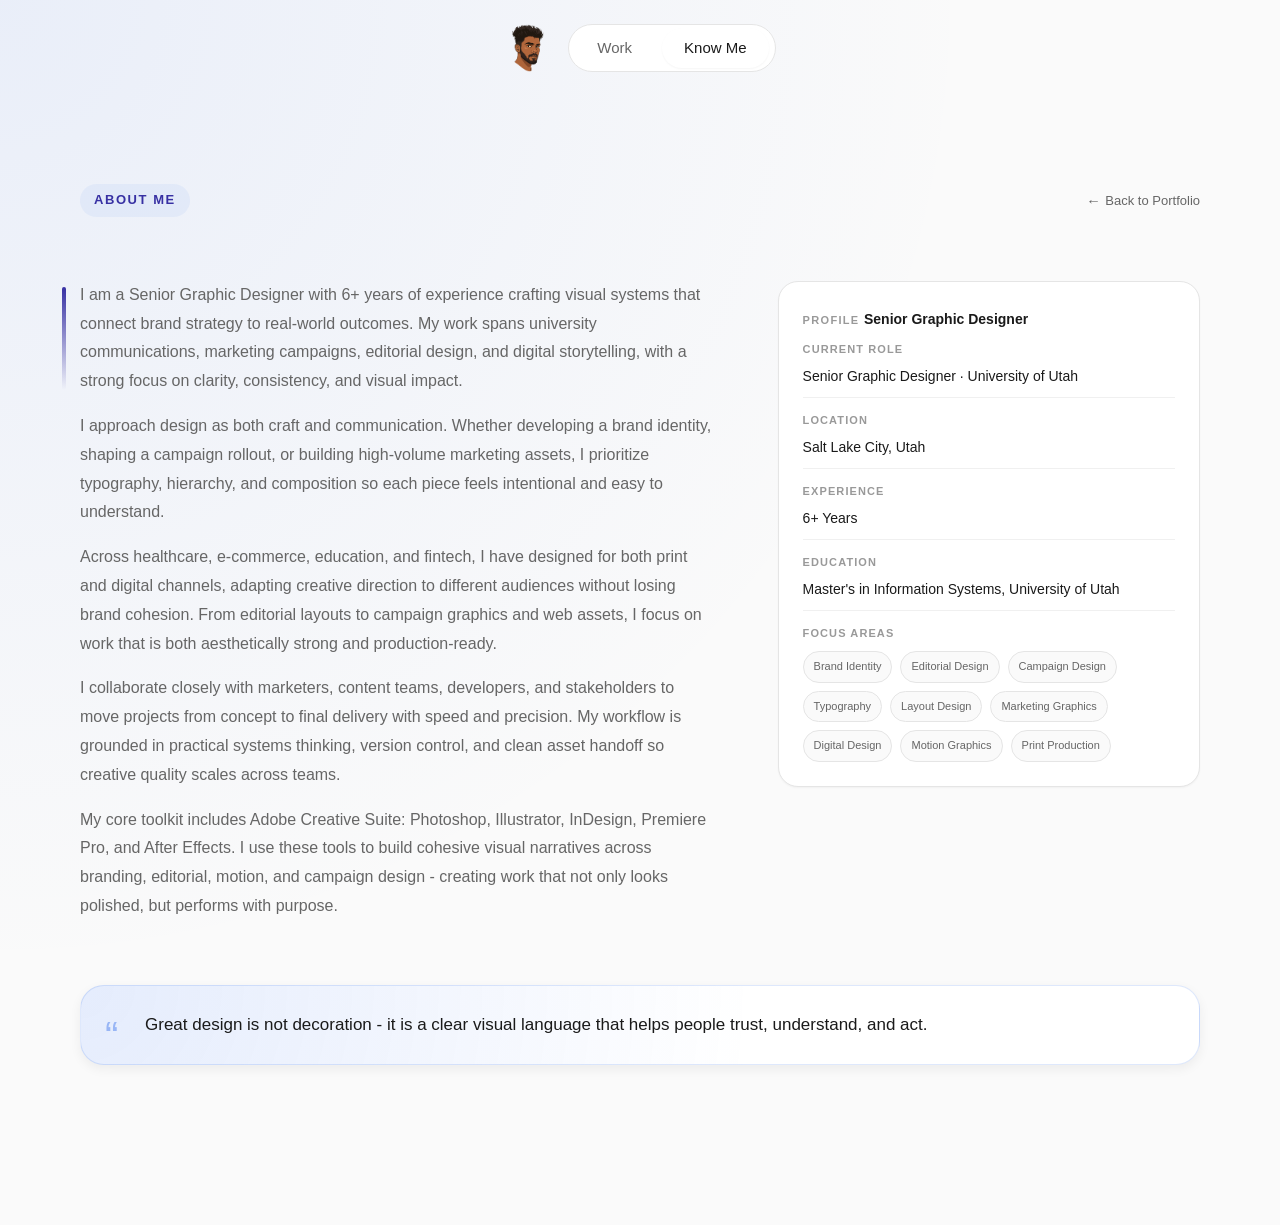
==== know-me.html @ f747588b "Add files via upload" ====
<!DOCTYPE html>
<html lang="en">
<head>
  <meta charset="UTF-8">
  <meta name="viewport" content="width=device-width, initial-scale=1.0">
  <title>Know Me | Ajith Alphonse</title>
  <link rel="icon" type="image/jpeg" href="assets/profile.jpg">
  <link rel="stylesheet" href="styles.css">
</head>
<body class="about-body">
  <div class="desktop-content">
    <!-- Navigation -->
    <header class="header">
      <nav class="nav">
        <div class="nav-left">
          <a href="index.html">
            <img src="assets/profile.jpg" alt="Ajith Alphonse" class="nav-avatar" onerror="this.style.background='#ddd'">
          </a>
        </div>
        <div class="nav-links">
          <a href="index.html#work" class="nav-link">Work</a>
          <a href="know-me.html" class="nav-link active">Know Me</a>
        </div>
      </nav>
    </header>

    <main class="main about-main">
      <section class="about-story">
        <div class="about-header-row">
          <div class="about-highlight">
            <span class="about-pill">About Me</span>
          </div>
          <div class="about-back-link">
            <a href="index.html#work" aria-label="Back to portfolio"><span class="about-back-link__arrow" aria-hidden="true">←</span><span class="about-back-link__text">Back to Portfolio</span></a>
          </div>
        </div>

        <div class="about-grid">
          <div class="about-text">
            <p class="about-paragraph">
              I am a Senior Graphic Designer with 6+ years of experience crafting visual systems that connect brand strategy to real-world outcomes. My work spans university communications, marketing campaigns, editorial design, and digital storytelling, with a strong focus on clarity, consistency, and visual impact.
            </p>
            <p class="about-paragraph">
              I approach design as both craft and communication. Whether developing a brand identity, shaping a campaign rollout, or building high-volume marketing assets, I prioritize typography, hierarchy, and composition so each piece feels intentional and easy to understand.
            </p>
            <p class="about-paragraph">
              Across healthcare, e-commerce, education, and fintech, I have designed for both print and digital channels, adapting creative direction to different audiences without losing brand cohesion. From editorial layouts to campaign graphics and web assets, I focus on work that is both aesthetically strong and production-ready.
            </p>
            <p class="about-paragraph">
              I collaborate closely with marketers, content teams, developers, and stakeholders to move projects from concept to final delivery with speed and precision. My workflow is grounded in practical systems thinking, version control, and clean asset handoff so creative quality scales across teams.
            </p>
            <p class="about-paragraph">
              My core toolkit includes Adobe Creative Suite: Photoshop, Illustrator, InDesign, Premiere Pro, and After Effects. I use these tools to build cohesive visual narratives across branding, editorial, motion, and campaign design - creating work that not only looks polished, but performs with purpose.
            </p>
          </div>

          <aside class="about-side-card">
            <div class="about-side-header">
              <span class="about-side-label">Profile</span>
              <span class="about-side-value">Senior Graphic Designer</span>
            </div>
            <div class="about-side-body about-side-grid">
              <div class="about-side-row">
                <span class="about-side-key">Current Role</span>
                <span class="about-side-data">Senior Graphic Designer · University of Utah</span>
              </div>
              <div class="about-side-row">
                <span class="about-side-key">Location</span>
                <span class="about-side-data">Salt Lake City, Utah</span>
              </div>
              <div class="about-side-row">
                <span class="about-side-key">Experience</span>
                <span class="about-side-data">6+ Years</span>
              </div>
              <div class="about-side-row">
                <span class="about-side-key">Education</span>
                <span class="about-side-data">Master's in Information Systems, University of Utah</span>
              </div>
              <div class="about-side-row">
                <span class="about-side-key">Focus Areas</span>
                <div class="about-focus-tags">
                  <span class="about-focus-tag">Brand Identity</span>
                  <span class="about-focus-tag">Editorial Design</span>
                  <span class="about-focus-tag">Campaign Design</span>
                  <span class="about-focus-tag">Typography</span>
                  <span class="about-focus-tag">Layout Design</span>
                  <span class="about-focus-tag">Marketing Graphics</span>
                  <span class="about-focus-tag">Digital Design</span>
                  <span class="about-focus-tag">Motion Graphics</span>
                  <span class="about-focus-tag">Print Production</span>
                </div>
              </div>
            </div>
          </aside>
        </div>

        <div class="about-quote">
          <span class="about-quote-mark">“</span>
          <p>
            Great design is not decoration - it is a clear visual language that helps people trust, understand, and act.
          </p>
        </div>
      </section>
    </main>
  </div>
</body>
</html>
---- styles.css ----
/* ===== CSS Variables ===== */
:root {
    --color-bg: #FAFAFA;
    --color-white: #FFFFFF;
    --color-text-primary: #1A1A1A;
    --color-text-secondary: #666666;
    --color-text-muted: #999999;
    --color-accent: #3730A3;
    --color-accent-light: #E0E7FF;
    --color-border: #E5E5E5;
    --color-border-light: #F0F0F0;
    
    --font-display: "SF Pro Display", "SF Pro Text", -apple-system, BlinkMacSystemFont, "Helvetica Neue", Helvetica, Arial, sans-serif;
    --font-body: "SF Pro Display", "SF Pro Text", -apple-system, BlinkMacSystemFont, "Helvetica Neue", Helvetica, Arial, sans-serif;
    
    --spacing-xs: 4px;
    --spacing-sm: 8px;
    --spacing-md: 16px;
    --spacing-lg: 24px;
    --spacing-xl: 40px;
    --spacing-2xl: 64px;
    --spacing-3xl: 96px;
    
    --radius-sm: 6px;
    --radius-md: 12px;
    --radius-lg: 20px;
    --radius-xl: 24px;
    --radius-full: 9999px;
    
    --shadow-sm: 0 1px 2px rgba(0,0,0,0.04);
    --shadow-md: 0 4px 12px rgba(0,0,0,0.06);
    --shadow-lg: 0 8px 30px rgba(0,0,0,0.08);
    
    --transition-fast: 150ms ease;
    --transition-base: 250ms ease;
    /* Theme-aware default cursor asset (light by default). */
    --cursor-default-asset: url('assets/cursor-default.png');
}

html[data-theme="dark"] {
    --color-bg: #0f1218;
    --color-white: #151a22;
    --color-text-primary: #edf1f8;
    --color-text-secondary: #b0b9c9;
    --color-text-muted: #8a93a3;
    --color-accent: #8ea8ff;
    --color-accent-light: rgba(142, 168, 255, 0.16);
    --color-border: #2a3140;
    --color-border-light: #202633;
    --shadow-sm: 0 1px 2px rgba(0, 0, 0, 0.22);
    --shadow-md: 0 4px 12px rgba(0, 0, 0, 0.26);
    --shadow-lg: 0 8px 24px rgba(0, 0, 0, 0.3);
    /* In dark mode, switch the default cursor to white. */
    --cursor-default-asset: url('assets/cursor-white.png');
}

/* ===== Reset & Base ===== */
*, *::before, *::after {
    margin: 0;
    padding: 0;
    box-sizing: border-box;
}

html {
    scroll-behavior: smooth;
    /* Fixed floating nav: anchor jumps (e.g. #work) clear the header */
    scroll-padding-top: 88px;
}

body {
    font-family: var(--font-body);
    font-size: 16px;
    line-height: 1.6;
    color: var(--color-text-primary);
    background-color: var(--color-bg);
    -webkit-font-smoothing: antialiased;
    -moz-osx-font-smoothing: grayscale;
}

a {
    text-decoration: none;
    color: inherit;
}

img {
    max-width: 100%;
    height: auto;
    display: block;
}

button {
    font-family: inherit;
    border: none;
    background: none;
}

/* Custom cursor – default (black) and hover (yellow) */
html, body {
    /* Uses theme variable; hotspot coordinates preserved. */
    cursor: var(--cursor-default-asset) 2 2, auto;
}
a, button, .nav-link, .filter-btn, .project-card, .project-hero-media-link,
.project-hero-link, .back-link, .footer-link, .nav-avatar {
    cursor: url('assets/cursor-active.png') 2 2, pointer;
}

/* ===== Mobile Warning ===== */
.mobile-warning {
    display: none;
    position: fixed;
    inset: 0;
    background: var(--color-white);
    z-index: 9999;
    justify-content: center;
    align-items: center;
    padding: var(--spacing-xl);
}

.mobile-warning-content {
    text-align: center;
    max-width: 320px;
}

.mobile-icon {
    font-size: 48px;
    margin-bottom: var(--spacing-lg);
}

.mobile-warning h2 {
    font-family: var(--font-display);
    font-size: 24px;
    font-weight: 600;
    margin-bottom: var(--spacing-md);
    color: var(--color-text-primary);
}

.mobile-warning p {
    color: var(--color-text-secondary);
    font-size: 15px;
    line-height: 1.7;
}

@media (max-width: 1024px) {
    .mobile-warning {
        display: none;
    }
}

/* ===== Layout ===== */
.desktop-content {
    min-height: 100vh;
    display: flex;
    flex-direction: column;
}

.main {
    flex: 1;
    max-width: 1200px;
    margin: 0 auto;
    padding: 0 var(--spacing-xl);
    width: 100%;
}

/* ===== Header & Navigation ===== */
/* Floating nav only: no full-width bar; overlays the hero */
.header {
    position: fixed;
    top: 0;
    left: 0;
    right: 0;
    background: transparent;
    border-bottom: none;
    backdrop-filter: none;
    -webkit-backdrop-filter: none;
    z-index: 100;
    pointer-events: none;
}

.header .nav,
.header .nav * {
    pointer-events: auto;
}

.nav {
    max-width: none;
    margin: 0 auto;
    padding: var(--spacing-lg) var(--spacing-xl);
    display: flex;
    align-items: center;
    justify-content: center;
    gap: var(--spacing-md);
    position: relative;
}

.nav-avatar {
    width: 48px;
    height: 48px;
    border-radius: var(--radius-full);
    object-fit: cover;
}

.nav-links {
    display: flex;
    align-items: center;
    gap: var(--spacing-sm);
    background: var(--color-white);
    padding: 6px;
    border-radius: var(--radius-full);
    border: 1px solid var(--color-border);
    height: 48px;
}

.nav-link {
    padding: var(--spacing-sm) 22px;
    font-size: 15px;
    font-weight: 500;
    color: var(--color-text-secondary);
    border-radius: var(--radius-full);
    transition: var(--transition-fast);
}

.nav-link:hover {
    color: var(--color-text-primary);
    background: var(--color-border-light);
}

.nav-link.active {
    color: var(--color-text-primary);
    background: var(--color-white);
    box-shadow: var(--shadow-sm);
}

/* ===== Theme Toggle ===== */
.theme-toggle {
    position: absolute;
    right: var(--spacing-xl);
    top: 50%;
    transform: translateY(-50%);
    width: 64px;
    height: 36px;
    border-radius: var(--radius-full);
    border: 1px solid rgba(0, 0, 0, 0.16);
    background: rgba(255, 255, 255, 0.98);
    padding: 2px;
    display: inline-flex;
    align-items: center;
    justify-content: center;
    box-shadow: 0 1px 4px rgba(0, 0, 0, 0.08);
    transition: background-color var(--transition-fast), border-color var(--transition-fast), box-shadow var(--transition-fast);
    z-index: 2;
}

.theme-toggle:focus-visible {
    outline: 2px solid var(--color-accent);
    outline-offset: 2px;
}

.theme-toggle__track {
    width: 100%;
    height: 100%;
    display: flex;
    align-items: center;
    justify-content: space-between;
    padding: 0 9px;
    position: relative;
}

.theme-toggle__icon {
    font-size: 13px;
    line-height: 1;
    color: var(--color-text-muted);
    user-select: none;
}

.theme-toggle__thumb {
    position: absolute;
    left: 2px;
    top: 2px;
    width: 28px;
    height: 28px;
    border-radius: var(--radius-full);
    background: var(--color-bg);
    border: 1px solid var(--color-border-light);
    transition: transform var(--transition-base), background-color var(--transition-fast), border-color var(--transition-fast);
}

html[data-theme="dark"] .theme-toggle__thumb {
    transform: translateX(28px);
}

@media (prefers-reduced-motion: reduce) {
    .theme-toggle,
    .theme-toggle__thumb {
        transition: none;
    }
}

/* ===== Hero Section ===== */
.hero {
    position: relative;
    width: 100%;
    max-width: none;
    margin: 0;
    /* Fill viewport reliably (mobile toolbars / fullscreen); portrait pinned to bottom via flex */
    min-height: 100vh;
    min-height: 100svh;
    min-height: 100dvh;
    /* Flush to top: floating nav overlays; no page-level band above video */
    padding: 0;
    padding-bottom: 0;
    display: flex;
    flex-direction: column;
    align-items: stretch;
    overflow: hidden;
    background: var(--color-bg);
}

/* If the hero itself is taken fullscreen via the Fullscreen API */
.hero:fullscreen {
    min-height: 100%;
    height: 100%;
}

.hero-bg-video {
    position: absolute;
    inset: 0;
    width: 100%;
    height: 100%;
    min-width: 100%;
    min-height: 100%;
    object-fit: cover;
    object-position: center;
    z-index: 0;
    pointer-events: none;
}

/* Top-left intro overlay — does not affect portrait layout (absolute; portrait stays centered in .hero-inner) */
.hero-identity {
    position: absolute;
    z-index: 2;
    top: clamp(88px, 11vw, 120px);
    left: 100px;
    /* left: clamp(40px, 4vw, 48px); */
    max-width: min(300px, 36vw);
    padding: clamp(14px, 2vw, 20px) clamp(16px, 2.2vw, 22px);
    text-align: left;
    pointer-events: none;
    max-width: 800px;
    /* background: rgba(255, 255, 255, 0.42);
    backdrop-filter: blur(14px);
    -webkit-backdrop-filter: blur(14px);
    border-radius: var(--radius-lg);
    border: 1px solid rgba(255, 255, 255, 0.55);
    box-shadow: 0 8px 32px rgba(0, 0, 0, 0.05); */
}

.hero-identity-name {
    font-family: var(--font-display);
    font-size: 50px;
    font-weight: 800;
    letter-spacing: -0.02em;
    line-height: 1.15;
    color: var(--color-text-primary);
    margin: 0 0 20px 0px;
}

.hero-identity-line {
    font-family: var(--font-body);
    font-size: clamp(0.8125rem, 1.15vw, 0.9375rem);
    font-weight: 500;
    line-height: 1.45;
    color: var(--color-text-secondary);
    margin: 0 0 0.35rem;
}

.hero-identity-line--muted {
    font-weight: 400;
    color: var(--color-text-muted);
    margin-bottom: 0.75rem;
}

.hero-identity-chip-wrap {
    margin: 0;
}

.hero-identity-chip {
    display: inline-block;
    font-family: var(--font-body);
    font-size: 12px;
    font-weight: 500;
    letter-spacing: 0.02em;
    color: var(--color-text-secondary);
    padding: 6px 12px;
    border-radius: var(--radius-full);
    background: rgba(255, 255, 255, 0.72);
    border: 1px solid rgba(229, 229, 229, 0.9);
    box-shadow: var(--shadow-sm);
}

/* Dark theme contrast fix for hero experience chip */
html[data-theme="dark"] .hero-identity-chip {
    color: var(--color-text-primary);
    background: rgba(21, 26, 34, 0.88);
    border-color: rgba(255, 255, 255, 0.16);
}

@media (min-width: 769px) and (max-width: 900px) {
    .hero-identity {
        max-width: min(260px, 42vw);
        top: clamp(80px, 14vw, 108px);
        left: clamp(14px, 3vw, 28px);
        padding: 12px 14px;
    }

    .hero-identity-name {
        font-size: clamp(1.25rem, 4vw, 1.5rem);
        margin-bottom: 0.5rem;
    }
}

@media (min-width: 769px) and (max-width: 900px) {
    .hero-identity {
        max-width: min(220px, calc(48vw - 8px));
        top: 76px;
        left: 12px;
        padding: 10px 12px;
        border-radius: var(--radius-md);
    }

    .hero-identity-line {
        font-size: 0.75rem;
    }

    .hero-identity-chip {
        font-size: 11px;
        padding: 5px 10px;
    }
}

@media (min-width: 769px) and (max-height: 700px) {
    .hero-identity {
        top: clamp(76px, 12vh, 96px);
        padding: 10px 14px;
    }

    .hero-identity-name {
        margin-bottom: 0.4rem;
        font-size: clamp(1.2rem, 3.5vh, 1.45rem);
    }

    .hero-identity-line {
        margin-bottom: 0.2rem;
    }

    .hero-identity-line--muted {
        margin-bottom: 0.5rem;
    }
}

.hero-inner {
    position: relative;
    z-index: 1;
    flex: 1 1 auto;
    min-height: 0;
    align-self: center;
    width: min(100%, 1100px);
    margin-inline: auto;
    padding-inline: clamp(12px, 3vw, 40px);
    display: flex;
    flex-direction: column;
    justify-content: flex-end;
    align-items: center;
}

.hero-layout {
    display: flex;
    justify-content: center;
    align-items: flex-end;
    flex: 0 0 auto;
    width: 100%;
    line-height: 0;
}

.portrait-wrapper {
    position: relative;
    margin: 0;
    width: min(100%, 760px);
    display: block;
    line-height: 0;
    /* Subpixel / baseline gap under images in fullscreen */
    margin-bottom: -2px;
    transform: translateY(1px);
    will-change: transform;
}

.portrait {
    display: block;
    width: 100%;
    height: auto;
    object-fit: contain;
    object-position: center bottom;
    user-select: none;
    -webkit-user-drag: none;
}

.portrait-anime {
    position: relative;
    z-index: 1;
}

.portrait-real {
    position: absolute;
    inset: 0;
    z-index: 2;
}

.portrait-canvas {
    display: none;
    position: absolute;
    inset: 0;
    z-index: 3;
    width: 100%;
    height: 100%;
    pointer-events: auto;
}

.portrait-wrapper.reveal-active .portrait-real {
    visibility: hidden;
}

.portrait-wrapper.reveal-active .portrait-canvas {
    display: block;
}

@media (min-width: 1024px) and (max-width: 1440px) {
    .portrait-wrapper {
        width: min(100%, 800px);
    }
}

@media (max-width: 640px) {
    .hero {
        padding: 0;
        padding-bottom: 0;
        min-height: 100vh;
        min-height: 100svh;
        min-height: 100dvh;
    }

    .hero-inner {
        width: min(100%, 520px);
    }

    .portrait-wrapper {
        width: min(100%, 520px);
    }
}

/*
 * =========================================================================
 * EXPERIMENTAL: fixed background video + sticky hero stage + hero fade
 * -------------------------------------------------------------------------
 * JS moves <video> to <body> as a fixed z-index:0 layer. .desktop-content
 * sits above at z-index:1. Sticky .hero-pinned-stage + tail height; negative
 * margin on .main overlaps the tail. Scroll JS only fades the hero
 * foreground — project cards are not scroll-driven (no inner transforms).
 * -------------------------------------------------------------------------
 * TO DISABLE: Remove class "exp-scroll-hero" from <body> in index.html.
 * =========================================================================
 */

/* Off state: wrappers collapse; no layout side-effects */
body:not(.exp-scroll-hero) .hero-pinned-stage,
body:not(.exp-scroll-hero) .hero-foreground-scroll {
    display: contents;
}
body:not(.exp-scroll-hero) .hero-scroll-tail {
    display: none;
}

/*
 * Persistent video — JS reparents the <video> to <body> and adds .exp-stage-video.
 * z-index 0 on body; .desktop-content above at z-index 1. Never fades.
 */
body > .exp-stage-video {
    position: fixed !important;
    top: 0 !important;
    left: 0 !important;
    right: auto !important;
    bottom: auto !important;
    width: 100vw !important;
    height: 100vh !important;
    height: 100svh !important;
    height: 100dvh !important;
    min-width: 0 !important;
    min-height: 0 !important;
    max-width: none !important;
    object-fit: cover !important;
    object-position: center !important;
    z-index: 0 !important;
    pointer-events: none !important;
    opacity: 1 !important;
}

/* All page content renders above the fixed video */
body.exp-scroll-hero .desktop-content {
    position: relative;
    z-index: 1;
}

/* Hero: transparent so persistent video shows through */
body.exp-scroll-hero .hero {
    overflow: visible;
    min-height: 0;
    background: transparent;
}

/* Sticky foreground: pins to viewport while scrolling through hero + tail */
body.exp-scroll-hero .hero-pinned-stage {
    position: sticky;
    top: 0;
    align-self: stretch;
    width: 100%;
    min-height: 100vh;
    min-height: 100svh;
    min-height: 100dvh;
    display: flex;
    flex-direction: column;
}

body.exp-scroll-hero .hero-foreground-scroll {
    position: relative;
    flex: 1 1 auto;
    min-height: 0;
    width: 100%;
    display: flex;
    flex-direction: column;
    justify-content: flex-end;
    align-items: center;
    will-change: opacity, transform;
}

body.exp-scroll-hero .hero-scroll-tail {
    flex-shrink: 0;
    width: 100%;
    pointer-events: none;
    visibility: hidden;
}

/* Main: overlaps hero tail so cards enter viewport during the hero fade */
body.exp-scroll-hero .main {
    position: relative;
    margin-top: var(--exp-main-overlap, 0px);
    background: transparent;
}

/* Projects: always transparent so video shows through gaps between cards */
body.exp-scroll-hero .projects {
    background: transparent;
    position: relative;
}

/* Filter chips: frosted pill during stage, normal after */
body.exp-scroll-hero:not(.exp-past-hero-stage) .projects-filters {
    margin-top: 0;
    padding: 8px 12px;
    width: max-content;
    max-width: 100%;
    background: rgba(250, 250, 250, 0.5);
    backdrop-filter: blur(12px);
    -webkit-backdrop-filter: blur(12px);
    border-radius: var(--radius-full);
    border: 1px solid rgba(255, 255, 255, 0.65);
}

html[data-theme="dark"] body.exp-scroll-hero:not(.exp-past-hero-stage) .projects-filters {
    background: rgba(15, 18, 24, 0.56);
    border-color: rgba(255, 255, 255, 0.12);
}
body.exp-scroll-hero.exp-past-hero-stage .projects-filters {
    margin-top: 30px;
    padding: 0;
    width: auto;
    max-width: none;
    background: transparent;
    backdrop-filter: none;
    -webkit-backdrop-filter: none;
    border: none;
    border-radius: 0;
}

/* Footer: solid bg above video so page ending is clean */
body.exp-scroll-hero .footer {
    position: relative;
    background: var(--color-bg);
}

/* ===== About / Know Me Page ===== */
.about-body {
    background: radial-gradient(circle at top left, rgba(37, 99, 235, 0.08), transparent 55%), #FAFAFA;
}

.about-main {
    /* Fixed header no longer occupies flow; offset so content clears the floating nav */
    padding-top: calc(88px + var(--spacing-3xl));
    padding-bottom: var(--spacing-3xl);
}

.about-header-row {
    display: flex;
    align-items: center;
    justify-content: space-between;
    gap: var(--spacing-md);
    margin-bottom: var(--spacing-lg);
}

.about-back-link {
    margin-bottom: 0;
}

.about-back-link a {
    display: inline-flex;
    align-items: center;
    gap: 0.35em;
    font-size: 13px;
    line-height: 1.25;
    color: var(--color-text-secondary);
    text-decoration: none;
}

.about-back-link__arrow {
    font-size: 1.12em;
    line-height: 1;
}

.about-back-link__text {
    white-space: nowrap;
}

@media (max-width: 768px) {
    .about-back-link a {
        min-width: 40px;
        min-height: 40px;
        justify-content: center;
        font-size: 22px;
        gap: 0;
    }

    .about-back-link__text {
        display: none;
    }

    .about-back-link__arrow {
        font-size: 1em;
    }
}

.about-back-link a:hover {
    color: var(--color-text-primary);
}

.about-hero {
    margin-bottom: var(--spacing-2xl);
}

.about-kicker {
    font-size: 13px;
    font-weight: 600;
    text-transform: uppercase;
    letter-spacing: 0.12em;
    color: var(--color-accent);
    margin-bottom: var(--spacing-sm);
}

.about-title {
    font-family: var(--font-display);
    font-size: clamp(36px, 4vw, 44px);
    line-height: 1.15;
    letter-spacing: -0.02em;
    color: var(--color-text-primary);
}

.about-title em {
    font-style: italic;
    color: var(--color-accent);
}

.about-story {
    display: flex;
    flex-direction: column;
    gap: var(--spacing-xl);
}

.about-highlight {
    display: flex;
    justify-content: flex-start;
}

.about-pill {
    font-size: 13px;
    font-weight: 600;
    text-transform: uppercase;
    letter-spacing: 0.12em;
    color: var(--color-accent);
    background: rgba(37, 99, 235, 0.06);
    padding: 6px 14px;
    border-radius: 999px;
}

.about-grid {
    display: grid;
    grid-template-columns: minmax(0, 3fr) minmax(0, 2fr);
    gap: var(--spacing-2xl);
    align-items: flex-start;
}

.about-text {
    display: flex;
    flex-direction: column;
    gap: var(--spacing-md);
}

.about-paragraph {
    font-size: 16px;
    line-height: 1.8;
    color: var(--color-text-secondary);
}

.about-paragraph:first-child {
    position: relative;
}

.about-paragraph:first-child::before {
    content: "";
    position: absolute;
    left: -18px;
    top: 6px;
    width: 4px;
    height: calc(100% - 12px);
    border-radius: 999px;
    background: linear-gradient(to bottom, var(--color-accent), transparent);
}

.about-side-card {
    background: var(--color-white);
    border: 1px solid var(--color-border);
    border-radius: var(--radius-lg);
    padding: var(--spacing-lg);
    box-shadow: var(--shadow-sm);
}

.about-side-header {
    margin-bottom: var(--spacing-sm);
}

.about-side-label {
    display: inline-block;
    font-size: 11px;
    font-weight: 600;
    text-transform: uppercase;
    letter-spacing: 0.12em;
    color: var(--color-text-muted);
    margin-bottom: 4px;
}

.about-side-value {
    font-size: 14px;
    font-weight: 600;
    color: var(--color-text-primary);
}

.about-side-body p {
    font-size: 14px;
    line-height: 1.7;
    color: var(--color-text-secondary);
}

.about-side-grid {
    display: flex;
    flex-direction: column;
    gap: 14px;
}

.about-side-row {
    display: flex;
    flex-direction: column;
    gap: 6px;
    padding-bottom: 10px;
    border-bottom: 1px solid var(--color-border-light);
}

.about-side-row:last-child {
    border-bottom: none;
    padding-bottom: 0;
}

.about-side-key {
    font-size: 11px;
    font-weight: 600;
    text-transform: uppercase;
    letter-spacing: 0.1em;
    color: var(--color-text-muted);
}

.about-side-data {
    font-size: 14px;
    line-height: 1.6;
    color: var(--color-text-primary);
}

.about-focus-tags {
    display: flex;
    flex-wrap: wrap;
    gap: 8px;
    margin-top: 2px;
}

.about-focus-tag {
    display: inline-flex;
    align-items: center;
    padding: 6px 10px;
    border-radius: var(--radius-full);
    border: 1px solid var(--color-border);
    background: var(--color-bg);
    font-size: 11px;
    font-weight: 500;
    color: var(--color-text-secondary);
}

.about-quote {
    position: relative;
    margin-top: var(--spacing-lg);
    margin-bottom: var(--spacing-2xl);
    padding: var(--spacing-lg) var(--spacing-xl);
    border-radius: var(--radius-xl);
    background: radial-gradient(circle at top left, rgba(37, 99, 235, 0.12), transparent 60%), var(--color-white);
    border: 1px solid rgba(37, 99, 235, 0.15);
    box-shadow: var(--shadow-md);
}

.about-quote-mark {
    position: absolute;
    top: 18px;
    left: 24px;
    font-size: 40px;
    color: rgba(37, 99, 235, 0.4);
    font-family: var(--font-display);
}

.about-quote p {
    margin-left: 24px;
    font-size: 17px;
    line-height: 1.8;
    color: var(--color-text-primary);
}

@media (max-width: 900px) {
    .about-grid {
        grid-template-columns: 1fr;
    }

    .about-quote {
        padding: var(--spacing-lg);
    }
}

/* Know Me page: clear fixed nav on small screens without huge empty band */
@media (max-width: 768px) {
    .about-body .about-main {
        padding-top: calc(env(safe-area-inset-top, 0px) + 72px + var(--spacing-lg));
    }
}

/* ===== Projects Section ===== */
.projects {
    padding-bottom: var(--spacing-3xl);
    position: relative;
}

.projects-filters {
    margin-top: 30px;
    display: flex;
    align-items: center;
    gap: var(--spacing-sm);
    margin-bottom: var(--spacing-xl);
}

.filter-btn {
    padding: var(--spacing-sm) var(--spacing-lg);
    font-size: 14px;
    font-weight: 500;
    color: var(--color-text-muted);
    background: var(--color-white);
    border: 1px solid var(--color-border);
    border-radius: var(--radius-full);
    transition: var(--transition-fast);
}

.filter-btn:hover {
    color: var(--color-text-secondary);
    border-color: var(--color-text-muted);
}

.filter-btn.active {
    color: var(--color-accent);
    border-color: var(--color-accent);
    background: var(--color-accent-light);
}

/* ===== Project Cards / Heroes ===== */
.projects-grid {
    display: flex;
    flex-direction: column;
    gap: var(--spacing-xl);
}

.project-hero-list {
    display: flex;
    flex-direction: column;
    gap: var(--spacing-2xl);
}

.project-card {
    background: var(--color-white);
    border-radius: 20px;
    border: 1px solid var(--color-border);
    box-shadow: var(--shadow-md);
    transition: box-shadow 0.25s ease, transform 0.25s ease, border-color 0.25s ease;
}

.project-card:hover {
    box-shadow: var(--shadow-lg);
    border-color: transparent;
    transform: scale(1.02) translateY(-2px);
    transition: box-shadow 0.25s ease, transform 0.2s ease, border-color 0.25s ease;
}

.project-hero {
    display: flex;
    padding: 32px 32px 32px;
}

.project-hero-inner {
    display: grid;
    grid-template-columns: minmax(0, 2fr) minmax(0, 3fr);
    align-items: center;
    gap: var(--spacing-xl);
    width: 100%;
}

.project-hero-text {
    display: flex;
    flex-direction: column;
    gap: 16px;
}

.project-hero-eyebrow {
    font-size: 14px;
    font-weight: 600;
    letter-spacing: 0.08em;
    text-transform: uppercase;
    color: var(--color-text-muted);
}

.project-hero-title {
    font-family: var(--font-display);
    font-size: 32px;
    font-weight: 500;
    line-height: 1.25;
    letter-spacing: -0.02em;
    color: var(--color-text-primary);
}

.project-hero-title--flipkart {
    font-family: "SF Pro Display", "SF Pro Text", -apple-system, BlinkMacSystemFont, "Helvetica Neue", Helvetica, Arial, sans-serif;
    font-weight: 600;
    letter-spacing: -0.015em;
}

.project-hero-desc {
    font-size: 16px;
    line-height: 1.7;
    color: var(--color-text-secondary);
    max-width: 520px;
}

.project-tags {
    display: flex;
    flex-wrap: wrap;
    gap: 8px;
}

.tag {
    display: inline-flex;
    align-items: center;
    padding: 10px 14px;
    background: rgba(255, 255, 255, 0.95);
    border-radius: var(--radius-full);
    font-size: 12px;
    font-weight: 500;
    color: var(--color-text-primary);
    white-space: nowrap;
    border: 1px solid rgba(0, 0, 0, 0.06);
}

/* "Coming soon" announcement tag */
.tag-coming-soon {
    background: #ECFDF3;
    color: #15803D;
    border-color: rgba(22, 163, 74, 0.25);
    text-transform: uppercase;
    letter-spacing: 0.08em;
    font-size: 11px;
    padding: 6px 12px;
}

/* Coming soon chip (used outside .project-tags as well) */
.coming-soon-chip {
    display: inline-flex;
    align-items: center;
    justify-content: center;
    padding: 10px 14px;
    background: #E9FFF2;
    color: #1E7A3A;
    border: 1px solid rgba(30, 122, 58, 0.22);
    border-radius: var(--radius-full);
    text-transform: uppercase;
    letter-spacing: 0.08em;
    font-size: 12px;
    font-weight: 600;
    width: fit-content;
    box-shadow:
        0 6px 14px rgba(16, 185, 129, 0.14),
        inset 0 1px 0 rgba(255, 255, 255, 0.7);
}

/* University of Utah Tag */
.tag-university {
    display: inline-flex;
    align-items: center;
    gap: 6px;
    background: rgba(255, 255, 255, 0.98);
    border: 1px solid rgba(204, 0, 0, 0.15);
}

.tag-logo {
    width: 16px !important;
    height: 16px !important;
    max-width: 16px !important;
    max-height: 16px !important;
    min-width: 16px;
    min-height: 16px;
    object-fit: contain;
    flex-shrink: 0;
}

.tag img {
    width: 16px !important;
    height: 16px !important;
    max-width: 16px !important;
    max-height: 16px !important;
    object-fit: contain;
}

/* Dark mode: project tags — dark glass chip + light text (same language as .hero-identity-chip) */
html[data-theme="dark"] .tag:not(.tag-coming-soon):not(.tag-university) {
    color: var(--color-text-primary);
    background: rgba(21, 26, 34, 0.78);
    border-color: rgba(255, 255, 255, 0.14);
    -webkit-backdrop-filter: blur(10px);
    backdrop-filter: blur(10px);
    box-shadow: 0 1px 0 rgba(255, 255, 255, 0.06) inset;
}

html[data-theme="dark"] .tag-university {
    color: var(--color-text-primary);
    background: rgba(21, 26, 34, 0.82);
    border-color: rgba(204, 0, 0, 0.35);
    -webkit-backdrop-filter: blur(10px);
    backdrop-filter: blur(10px);
    box-shadow: 0 1px 0 rgba(255, 255, 255, 0.05) inset;
}

html[data-theme="dark"] .tag.tag-coming-soon {
    background: rgba(22, 163, 74, 0.2);
    color: #86efac;
    border-color: rgba(34, 197, 94, 0.35);
}

.project-title {
    font-family: var(--font-display);
    font-size: 36px;
    font-weight: 500;
    line-height: 1.25;
    color: var(--color-white);
    max-width: 700px;
    margin-bottom: 12px;
}

.project-subtitle {
    font-size: 16px;
    color: rgba(255, 255, 255, 0.75);
    margin-bottom: 28px;
    max-width: 600px;
}

/* Media Preview Box - For Video/GIF/Image */
.project-preview {
    margin-top: auto;
    border-radius: 16px;
    overflow: hidden;
    background: rgba(0, 0, 0, 0.2);
    aspect-ratio: 16/9;
    min-height: 320px;
    position: relative;
    border: 1px solid rgba(255, 255, 255, 0.1);
}

.project-preview img,
.project-preview video {
    width: 100%;
    height: 100%;
    object-fit: cover;
    display: block;
}

.project-preview.no-image {
    display: flex;
    align-items: center;
    justify-content: center;
    background: rgba(255, 255, 255, 0.08);
    color: rgba(255, 255, 255, 0.5);
    font-size: 14px;
    backdrop-filter: blur(8px);
}

.project-preview.no-image::after {
    content: 'Add preview video/GIF (1280×720px)';
    font-weight: 500;
}

Project card color variations
.project-thumbnail.vyn-theme {
    background: linear-gradient(135deg, #0a0a0b 0%, #111113 50%, #18181b 100%);
}

.project-thumbnail.practo-theme {
    background: linear-gradient(135deg, #0D9488 0%, #14B8A6 50%, #2DD4BF 100%);
}

.project-thumbnail.search-theme {
    background: linear-gradient(135deg, #a570ff 0%, #a982fe 50%, #d5c8ff 100%);
}

.project-thumbnail.netsuite-theme {
    background: linear-gradient(135deg, #628cff 0%, #6a8dff 50%, #9ec3ff 100%);
}

.project-thumbnail.codebell-theme {
    background: linear-gradient(135deg, #a4ffe1 0%, #059669 50%, #b8ffeb 100%);
}

/* Codebell card – make gradient live on the outer card so it fills fully */
#project-codebell.project-card {
    background: linear-gradient(135deg, #ffffff 0%, #ffffff 50%, #ffffff 100%);
}

#project-codebell .project-thumbnail.codebell-theme {
    /* Remove inner background so we don't see a white strip */
    /* Remove inner background so we don't see a white strip */
    background: transparent;
    /* Keep spacing/layout consistent with other cards */
    padding: 32px 40px 40px;
    min-height: 520px;
    display: flex;
    flex-direction: column;
}

/* Practo Care AI card – move gradient to outer card to avoid white strip */
#project-practo-care-ai.project-card {
    background: linear-gradient(135deg, #0D9488 0%, #14B8A6 50%, #2DD4BF 100%);
}

#project-practo-care-ai .project-thumbnail.practo-theme {
    background: transparent;
}

.project-thumbnail.campusstore-theme {
    background: linear-gradient(135deg, #ff6767 0%, #ff2323 50%, #ffa7a7 100%);
}

.project-logo-text.practo {
    background: rgba(255, 255, 255, 0.2);
    color: white;
}

/* Override older nth-child background hacks to avoid forcing colors
   so each project uses its explicit theme class instead. */

/* Text logo for projects without image logo */
.project-logo-text {
    font-family: var(--font-display);
    font-size: 28px;
    font-weight: 600;
    color: var(--color-white);
    letter-spacing: -0.02em;
}

/* ===== Project hero media ===== */
.project-hero-media {
    display: flex;
    justify-content: flex-end;
}

.project-hero-media-link {
    display: block;
    width: 100%;
}

.project-hero-media-frame {
    position: relative;
    border-radius: 24px;
    padding: 4px;
    background: linear-gradient(135deg, #1E3A8A 0%, #1E40AF 50%, #2563EB 100%);
    box-shadow: 0 22px 45px rgba(15, 23, 42, 0.16);
    overflow: hidden;
    aspect-ratio: 16 / 9;
}

.project-hero-media-frame::before {
    content: '';
    position: absolute;
    inset: 0;
    border-radius: inherit;
    background: radial-gradient(circle at 0% 0%, rgba(255,255,255,0.18), transparent 55%);
    pointer-events: none;
}

.project-hero-poster,
.project-hero-video {
    position: relative;
    z-index: 1;
    width: 100%;
    height: 100%;
    border-radius: 20px;
    object-fit: cover;
    display: block;
}

.project-hero-video {
    opacity: 0;
    transition: opacity 0.25s ease;
}

.project-hero-media-frame.is-playing .project-hero-video {
    opacity: 1;
}

/* Campus Store hero – show raw video with no blue overlay */
.project-hero-media--campus {
    background: transparent;
}

.project-hero-media--campus::before {
    display: none;
}

#project-campus-store .project-hero-video {
    opacity: 1;
}

.project-hero-link {
    margin-top: 8px;
    font-size: 14px;
    font-weight: 500;
    color: var(--color-accent);
}

.project-hero-link:hover {
    text-decoration: underline;
}

.project-hero-link--soon {
    color: var(--color-text-secondary);
    pointer-events: none;
    cursor: url('assets/cursor-default.png') 2 2, default;
}

.project-hero-link--soon:hover {
    text-decoration: none;
}

.project-hero-media-link--static {
    cursor: url('assets/cursor-default.png') 2 2, default;
}

article.project-hero--coming-soon {
    cursor: url('assets/cursor-default.png') 2 2, default;
}

article.project-hero--coming-soon .project-hero-inner,
article.project-hero--coming-soon .project-hero-media-link--static {
    cursor: inherit;
}

/* Hero-specific gradients */
.project-hero-media--search {
    background: linear-gradient(135deg, #37ff73 0%, #007d2c 40%, #009947 100%);
}

.project-hero-media--netsuite {
    background: linear-gradient(135deg, #628cff 0%, #6a8dff 40%, #9ec3ff 100%);
}

.project-hero-media--codebell {
    background: linear-gradient(135deg, #10B981 0%, #059669 45%, #22c55e 100%);
}

.project-hero-media--vyn {
    background: linear-gradient(135deg, #0a0a0b 0%, #111113 40%, #18181b 100%);
}

.project-hero-media--practo-ai {
    background: linear-gradient(135deg, #0D9488 0%, #14B8A6 40%, #2DD4BF 100%);
}

/* Flipkart — looping MP4 thumbnail (same treatment as Campus Store video) */
.project-hero-media--flipkart {
    background: transparent;
}

.project-hero-media--flipkart::before {
    display: none;
}

#project-flipkart-onboarding .project-hero-video {
    opacity: 1;
}

.project-hero-media--campus {
    background: linear-gradient(135deg, #1E3A5F 0%, #2563EB 40%, #3B82F6 100%);
}

@media (max-width: 1024px) {
    .project-hero-inner {
        grid-template-columns: 1.1fr 1.4fr;
    }
}

@media (max-width: 900px) {
    .project-hero {
        padding: 24px 20px;
    }

    .project-hero-inner {
        grid-template-columns: 1fr;
    }

    .project-hero-media {
        justify-content: flex-start;
    }
}

@media (max-width: 640px) {
    .project-hero-title {
        font-size: 26px;
    }

    .project-hero-desc {
        font-size: 15px;
    }
}

/* ===== Footer ===== */
.footer {
    border-top: 1px solid var(--color-border);
    padding: var(--spacing-xl) 0;
    margin-top: auto;
}

.footer-content {
    max-width: 1200px;
    margin: 0 auto;
    padding: 0 var(--spacing-xl);
    display: flex;
    justify-content: space-between;
    align-items: center;
}

.footer-content p {
    font-size: 14px;
    color: var(--color-text-secondary);
}

.footer-links {
    display: flex;
    gap: var(--spacing-lg);
}

.footer-link {
    font-size: 14px;
    color: var(--color-text-secondary);
    transition: var(--transition-fast);
}

.footer-link:hover {
    color: var(--color-text-primary);
}

/* ===== Mobile / Responsive ===== */

/* Disable custom cursors on touch devices */
@media (hover: none), (pointer: coarse) {
    html, body,
    a, button, .nav-link, .filter-btn, .project-card, .project-hero-media-link,
    .project-hero-link, .back-link, .footer-link, .nav-avatar {
        cursor: auto !important;
    }
}

/* Disable card hover scale on touch — prevents sticky :hover on mobile */
@media (hover: none) {
    .project-card:hover {
        box-shadow: var(--shadow-md);
        border-color: var(--color-border);
        transform: none;
    }
}

/* ---- Tablet & below (≤1024px) ---- */
@media (max-width: 1024px) {
    .main {
        padding: 0 var(--spacing-lg);
    }
}

/* ---- Mobile (≤768px) ---- */
@media (max-width: 768px) {
    /* Nav: compact */
    .nav {
        padding: var(--spacing-md) var(--spacing-md);
        gap: var(--spacing-sm);
    }

    .theme-toggle {
        right: var(--spacing-md);
        width: 58px;
        height: 34px;
    }

    .theme-toggle__track {
        padding: 0 8px;
    }

    .theme-toggle__thumb {
        width: 26px;
        height: 26px;
    }

    html[data-theme="dark"] .theme-toggle__thumb {
        transform: translateX(24px);
    }

    .nav-avatar {
        width: 36px;
        height: 36px;
    }

    .nav-links {
        height: 40px;
        padding: 4px;
    }

    .nav-link {
        padding: 6px 14px;
        font-size: 13px;
    }

    html {
        scroll-padding-top: 64px;
    }

    /* Hero: tighter, centered identity, smaller portrait */
    .hero {
        min-height: 85vh;
        min-height: 85svh;
        min-height: 85dvh;
    }

    .hero-identity {
        position: relative;
        top: auto;
        left: auto;
        max-width: none;
        width: 100%;
        padding: 80px var(--spacing-lg) var(--spacing-md);
        text-align: center;
    }

    .hero-identity-name {
        font-size: clamp(1.75rem, 7vw, 2.25rem);
        margin-bottom: 0.5rem;
    }

    .hero-identity-line {
        font-size: 0.8125rem;
    }

    .hero-identity-chip {
        font-size: 11px;
        padding: 5px 10px;
    }

    .hero-inner {
        width: 100%;
        padding-inline: var(--spacing-md);
    }

    .portrait-wrapper {
        width: min(100%, 400px);
    }

    /* Main */
    .main {
        padding: 0 var(--spacing-md);
    }

    /* Projects */
    .projects-filters {
        margin-top: var(--spacing-lg);
        gap: 6px;
        margin-bottom: var(--spacing-lg);
        flex-wrap: wrap;
    }

    .filter-btn {
        padding: 6px var(--spacing-md);
        font-size: 13px;
    }

    .project-hero-list {
        gap: var(--spacing-lg);
    }

    .project-hero {
        padding: var(--spacing-lg);
    }

    .project-hero-title {
        font-size: 22px;
    }

    .project-hero-desc {
        font-size: 14px;
        line-height: 1.6;
    }

    .project-hero-eyebrow {
        font-size: 12px;
    }

    .project-hero-text {
        gap: 12px;
    }

    /*
     * Whole-card reveal: JS sets body.home-mobile-reveal + IO toggles .mobile-hero-in-view
     * on .project-hero-inner so text + thumbnail move as one unit (no split merge).
     */
    body.home-mobile-reveal .project-hero-list > .project-card.project-hero .project-hero-inner {
        opacity: 0;
        transform: translate3d(0, 14px, 0);
        transition: opacity 0.42s ease, transform 0.42s ease;
    }

    body.home-mobile-reveal .project-hero-list > .project-card.project-hero .project-hero-inner.mobile-hero-in-view {
        opacity: 1;
        transform: translate3d(0, 0, 0);
    }

    .project-tags {
        gap: 6px;
    }

    .tag {
        padding: 6px 10px;
        font-size: 11px;
    }

    .project-hero-media-frame {
        border-radius: 16px;
    }

    .project-hero-poster,
    .project-hero-video {
        border-radius: 13px;
    }

    /* Footer */
    .footer {
        padding: var(--spacing-lg) 0;
    }

    .footer-content {
        flex-direction: column;
        gap: var(--spacing-md);
        text-align: center;
        padding: 0 var(--spacing-lg);
    }

    .footer-links {
        justify-content: center;
    }
}

/* ---- Small mobile (≤480px) ---- */
@media (max-width: 480px) {
    .hero {
        min-height: 80vh;
        min-height: 80svh;
        min-height: 80dvh;
    }

    .hero-identity {
        padding: 68px var(--spacing-md) var(--spacing-sm);
    }

    .hero-identity-name {
        font-size: clamp(1.5rem, 6.5vw, 1.875rem);
    }

    .portrait-wrapper {
        width: min(100%, 300px);
    }

    .project-hero {
        padding: var(--spacing-md);
    }

    .project-card {
        border-radius: 14px;
    }

    .project-hero-title {
        font-size: 20px;
    }

    .project-hero-media-frame {
        border-radius: 12px;
    }

    .project-hero-poster,
    .project-hero-video {
        border-radius: 9px;
    }
}

/* Disable experimental scroll effects on mobile */
@media (max-width: 768px) {
    body.exp-scroll-hero .hero {
        overflow: hidden;
        min-height: 85vh;
        min-height: 85svh;
        min-height: 85dvh;
        background: var(--color-bg);
    }

    body.exp-scroll-hero .hero-pinned-stage {
        position: relative;
        min-height: auto;
    }

    body.exp-scroll-hero .hero-foreground-scroll {
        will-change: auto;
    }

    body.exp-scroll-hero .hero-scroll-tail {
        display: none;
    }

    body.exp-scroll-hero .main {
        margin-top: 0;
        background: var(--color-bg);
    }

    body.exp-scroll-hero .projects {
        background: var(--color-bg);
    }

    body.exp-scroll-hero .projects-filters {
        margin-top: var(--spacing-lg);
        padding: 0;
        width: auto;
        max-width: none;
        background: transparent;
        backdrop-filter: none;
        -webkit-backdrop-filter: none;
        border: none;
        border-radius: 0;
    }

    body > .exp-stage-video {
        display: none !important;
    }

    body.exp-scroll-hero .desktop-content {
        position: static;
        z-index: auto;
    }

    body.exp-scroll-hero .footer {
        background: var(--color-bg);
    }
}

/* ===== Utility Classes ===== */
.hidden {
    display: none !important;
}

/* ===== Scrollbar Styling ===== */
::-webkit-scrollbar {
    width: 8px;
    height: 8px;
}

::-webkit-scrollbar-track {
    background: var(--color-bg);
}

::-webkit-scrollbar-thumb {
    background: var(--color-border);
    border-radius: var(--radius-full);
}

::-webkit-scrollbar-thumb:hover {
    background: var(--color-text-muted);
}
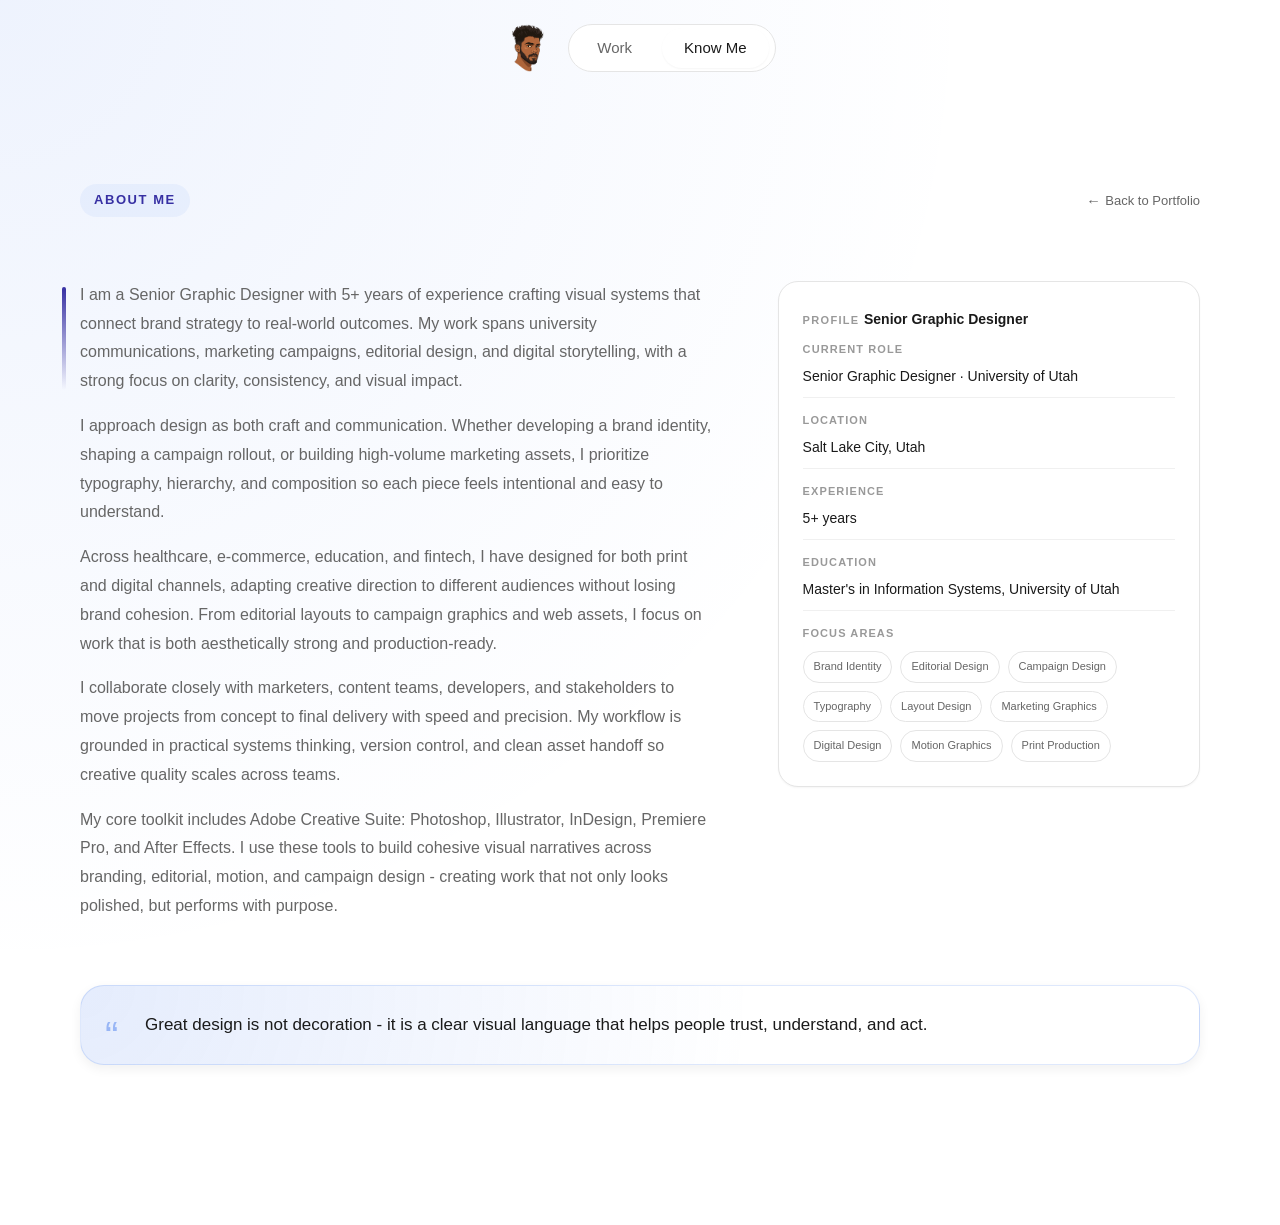
==== commit a346af9a: "Add graphic design portfolio case studies and assets Co-authored-by: Cursor <cursoragent@cursor.com>" ====
--- a/know-me.html
+++ b/know-me.html
@@ -6,6 +6,14 @@
   <title>Know Me | Ajith Alphonse</title>
   <link rel="icon" type="image/jpeg" href="assets/profile.jpg">
   <link rel="stylesheet" href="styles.css">
+  <!-- Google tag (gtag.js) -->
+  <script async src="https://www.googletagmanager.com/gtag/js?id=G-TNSPYP46HC"></script>
+  <script>
+    window.dataLayer = window.dataLayer || [];
+    function gtag(){dataLayer.push(arguments);}
+    gtag('js', new Date());
+    gtag('config', 'G-TNSPYP46HC');
+  </script>
 </head>
 <body class="about-body">
   <div class="desktop-content">
@@ -38,7 +46,7 @@
         <div class="about-grid">
           <div class="about-text">
             <p class="about-paragraph">
-              I am a Senior Graphic Designer with 6+ years of experience crafting visual systems that connect brand strategy to real-world outcomes. My work spans university communications, marketing campaigns, editorial design, and digital storytelling, with a strong focus on clarity, consistency, and visual impact.
+              I am a Senior Graphic Designer with 5+ years of experience crafting visual systems that connect brand strategy to real-world outcomes. My work spans university communications, marketing campaigns, editorial design, and digital storytelling, with a strong focus on clarity, consistency, and visual impact.
             </p>
             <p class="about-paragraph">
               I approach design as both craft and communication. Whether developing a brand identity, shaping a campaign rollout, or building high-volume marketing assets, I prioritize typography, hierarchy, and composition so each piece feels intentional and easy to understand.
@@ -70,7 +78,7 @@
               </div>
               <div class="about-side-row">
                 <span class="about-side-key">Experience</span>
-                <span class="about-side-data">6+ Years</span>
+                <span class="about-side-data">5+ years</span>
               </div>
               <div class="about-side-row">
                 <span class="about-side-key">Education</span>
--- a/styles.css
+++ b/styles.css
@@ -1,6 +1,6 @@
 /* ===== CSS Variables ===== */
 :root {
-    --color-bg: #FAFAFA;
+    --color-bg: #FFFFFF;
     --color-white: #FFFFFF;
     --color-text-primary: #1A1A1A;
     --color-text-secondary: #666666;
@@ -654,10 +654,19 @@
     background: transparent;
 }
 
-/* Projects: always transparent so video shows through gaps between cards */
+html[data-theme="light"] body.exp-scroll-hero .main {
+    background: #ffffff;
+}
+
+/* Projects: dark theme keeps gaps over video; light theme uses solid white */
 body.exp-scroll-hero .projects {
     background: transparent;
     position: relative;
+    z-index: 2;
+}
+
+html[data-theme="light"] body.exp-scroll-hero .projects {
+    background: #ffffff;
 }
 
 /* Filter chips: frosted pill during stage, normal after */
@@ -697,7 +706,7 @@
 
 /* ===== About / Know Me Page ===== */
 .about-body {
-    background: radial-gradient(circle at top left, rgba(37, 99, 235, 0.08), transparent 55%), #FAFAFA;
+    background: radial-gradient(circle at top left, rgba(37, 99, 235, 0.08), transparent 55%), #FFFFFF;
 }
 
 .about-main {
@@ -975,6 +984,7 @@
 .projects {
     padding-bottom: var(--spacing-3xl);
     position: relative;
+    z-index: 2;
 }
 
 .projects-filters {
@@ -1015,58 +1025,70 @@
 }
 
 .project-hero-list {
-    display: flex;
-    flex-direction: column;
-    gap: var(--spacing-2xl);
+    display: grid;
+    grid-template-columns: repeat(2, minmax(0, 1fr));
+    column-gap: 28px;
+    row-gap: 40px;
+    align-items: stretch;
 }
 
 .project-card {
     background: var(--color-white);
-    border-radius: 20px;
+    border-radius: var(--radius-lg);
     border: 1px solid var(--color-border);
-    box-shadow: var(--shadow-md);
+    box-shadow: 0 6px 24px rgba(0, 0, 0, 0.06);
     transition: box-shadow 0.25s ease, transform 0.25s ease, border-color 0.25s ease;
 }
 
 .project-card:hover {
-    box-shadow: var(--shadow-lg);
-    border-color: transparent;
-    transform: scale(1.02) translateY(-2px);
+    box-shadow: 0 12px 36px rgba(0, 0, 0, 0.1);
+    border-color: rgba(0, 0, 0, 0.06);
+    transform: translateY(-3px);
     transition: box-shadow 0.25s ease, transform 0.2s ease, border-color 0.25s ease;
 }
 
+html[data-theme="dark"] .project-card:hover {
+    border-color: rgba(255, 255, 255, 0.08);
+}
+
 .project-hero {
     display: flex;
-    padding: 32px 32px 32px;
+    flex-direction: column;
+    padding: 0;
+    height: 100%;
 }
 
 .project-hero-inner {
-    display: grid;
-    grid-template-columns: minmax(0, 2fr) minmax(0, 3fr);
-    align-items: center;
-    gap: var(--spacing-xl);
+    display: flex;
+    flex-direction: column;
+    align-items: stretch;
+    gap: 0;
     width: 100%;
+    min-height: 100%;
+    flex: 1 1 auto;
 }
 
 .project-hero-text {
     display: flex;
     flex-direction: column;
-    gap: 16px;
+    gap: 12px;
+    padding: 20px 22px 22px;
+    flex: 1 1 auto;
 }
 
 .project-hero-eyebrow {
-    font-size: 14px;
+    font-size: 12px;
     font-weight: 600;
-    letter-spacing: 0.08em;
+    letter-spacing: 0.1em;
     text-transform: uppercase;
     color: var(--color-text-muted);
 }
 
 .project-hero-title {
     font-family: var(--font-display);
-    font-size: 32px;
+    font-size: clamp(1.25rem, 2vw, 1.5rem);
     font-weight: 500;
-    line-height: 1.25;
+    line-height: 1.3;
     letter-spacing: -0.02em;
     color: var(--color-text-primary);
 }
@@ -1078,10 +1100,16 @@
 }
 
 .project-hero-desc {
-    font-size: 16px;
-    line-height: 1.7;
+    font-size: 15px;
+    line-height: 1.65;
     color: var(--color-text-secondary);
-    max-width: 520px;
+    max-width: none;
+}
+
+.project-hero-list .project-hero .tag {
+    padding: 6px 11px;
+    font-size: 11px;
+    font-weight: 500;
 }
 
 .project-tags {
@@ -1239,7 +1267,7 @@
     font-weight: 500;
 }
 
-Project card color variations
+/* Project card color variations */
 .project-thumbnail.vyn-theme {
     background: linear-gradient(135deg, #0a0a0b 0%, #111113 50%, #18181b 100%);
 }
@@ -1308,8 +1336,9 @@
 
 /* ===== Project hero media ===== */
 .project-hero-media {
-    display: flex;
-    justify-content: flex-end;
+    display: block;
+    width: 100%;
+    flex-shrink: 0;
 }
 
 .project-hero-media-link {
@@ -1334,6 +1363,95 @@
     border-radius: inherit;
     background: radial-gradient(circle at 0% 0%, rgba(255,255,255,0.18), transparent 55%);
     pointer-events: none;
+}
+
+/* Work grid: flat 16:9 thumbnails (no heavy chrome) */
+.project-hero-list > .project-card {
+    overflow: hidden;
+}
+
+.project-hero-list .project-hero-media-frame {
+    border-radius: 0;
+    padding: 0;
+    box-shadow: none;
+    background: var(--color-border-light);
+    border: none;
+    aspect-ratio: 16 / 9;
+}
+
+.project-hero-list .project-hero-media-frame::before {
+    display: none;
+}
+
+.project-hero-list .project-hero-media--search,
+.project-hero-list .project-hero-media--netsuite,
+.project-hero-list .project-hero-media--codebell,
+.project-hero-list .project-hero-media--vyn,
+.project-hero-list .project-hero-media--practo-ai,
+.project-hero-list .project-hero-media--flipkart,
+.project-hero-list .project-hero-media--campus,
+.project-hero-list .project-hero-media--solar {
+    background: var(--color-border-light);
+}
+
+.project-hero-list .project-hero-media--airpods {
+    background: linear-gradient(160deg, #1c1c1e 0%, #2c2c2e 45%, #0a0a0b 100%);
+}
+
+/* AirPods PDP — homepage card hover */
+.project-hero--airpods .project-hero-media-frame {
+    transition: transform 0.55s cubic-bezier(0.22, 1, 0.36, 1), box-shadow 0.45s ease;
+    will-change: transform;
+}
+
+.project-hero--airpods:hover .project-hero-media-frame {
+    transform: scale(1.035);
+    box-shadow: 0 20px 48px rgba(0, 0, 0, 0.22);
+}
+
+/* AirPods card: Apple mark as thumbnail (SVG), centered on dark frame */
+.project-hero--airpods .project-hero-poster--airpods-logo {
+    object-fit: contain;
+    padding: clamp(14%, 4.5vw, 20%) clamp(16%, 5vw, 22%);
+    box-sizing: border-box;
+    filter: invert(1);
+    opacity: 0.9;
+}
+
+@media (prefers-reduced-motion: reduce) {
+    .project-hero--airpods .project-hero-media-frame {
+        transition: none;
+    }
+
+    .project-hero--airpods:hover .project-hero-media-frame {
+        transform: none;
+    }
+}
+
+/* Solar — homepage card: premium hover on preview */
+.project-hero--solar .project-hero-media-frame {
+    transition: transform 0.55s cubic-bezier(0.22, 1, 0.36, 1), box-shadow 0.45s ease;
+    will-change: transform;
+}
+
+.project-hero--solar:hover .project-hero-media-frame {
+    transform: scale(1.035);
+    box-shadow: 0 20px 48px rgba(0, 0, 0, 0.18);
+}
+
+@media (prefers-reduced-motion: reduce) {
+    .project-hero--solar .project-hero-media-frame {
+        transition: none;
+    }
+
+    .project-hero--solar:hover .project-hero-media-frame {
+        transform: none;
+    }
+}
+
+.project-hero-list .project-hero-media--campus::before,
+.project-hero-list .project-hero-media--flipkart::before {
+    display: none;
 }
 
 .project-hero-poster,
@@ -1347,6 +1465,11 @@
     display: block;
 }
 
+.project-hero-list .project-hero-poster,
+.project-hero-list .project-hero-video {
+    border-radius: 0;
+}
+
 .project-hero-video {
     opacity: 0;
     transition: opacity 0.25s ease;
@@ -1390,6 +1513,25 @@
     text-decoration: none;
 }
 
+/* Case study CTA present but not navigable (no detail pages) */
+.project-hero-link--disabled {
+    font-size: 14px;
+    font-weight: 500;
+    color: var(--color-accent);
+    pointer-events: none;
+    cursor: var(--cursor-default-asset) 2 2, default;
+    opacity: 0.85;
+}
+
+.project-hero-link--disabled:hover {
+    text-decoration: none;
+}
+
+.project-hero-list .project-hero-text .project-hero-link--disabled {
+    margin-top: auto;
+    padding-top: 10px;
+}
+
 .project-hero-media-link--static {
     cursor: url('assets/cursor-default.png') 2 2, default;
 }
@@ -1442,32 +1584,23 @@
 }
 
 @media (max-width: 1024px) {
-    .project-hero-inner {
-        grid-template-columns: 1.1fr 1.4fr;
-    }
-}
-
-@media (max-width: 900px) {
-    .project-hero {
-        padding: 24px 20px;
-    }
-
-    .project-hero-inner {
+    .project-hero-list {
         grid-template-columns: 1fr;
-    }
-
-    .project-hero-media {
-        justify-content: flex-start;
+        row-gap: 28px;
     }
 }
 
 @media (max-width: 640px) {
     .project-hero-title {
-        font-size: 26px;
+        font-size: 1.25rem;
     }
 
     .project-hero-desc {
-        font-size: 15px;
+        font-size: 14px;
+    }
+
+    .project-hero-text {
+        padding: 16px 18px 18px;
     }
 }
 
@@ -1639,11 +1772,12 @@
     }
 
     .project-hero-list {
-        gap: var(--spacing-lg);
+        row-gap: var(--spacing-lg);
+        column-gap: var(--spacing-md);
     }
 
     .project-hero {
-        padding: var(--spacing-lg);
+        padding: 0;
     }
 
     .project-hero-title {
@@ -1687,13 +1821,13 @@
         font-size: 11px;
     }
 
-    .project-hero-media-frame {
-        border-radius: 16px;
-    }
-
-    .project-hero-poster,
-    .project-hero-video {
-        border-radius: 13px;
+    .project-hero-list .project-hero-media-frame {
+        border-radius: 0;
+    }
+
+    .project-hero-list .project-hero-poster,
+    .project-hero-list .project-hero-video {
+        border-radius: 0;
     }
 
     /* Footer */
@@ -1734,7 +1868,7 @@
     }
 
     .project-hero {
-        padding: var(--spacing-md);
+        padding: 0;
     }
 
     .project-card {
@@ -1745,13 +1879,13 @@
         font-size: 20px;
     }
 
-    .project-hero-media-frame {
-        border-radius: 12px;
-    }
-
-    .project-hero-poster,
-    .project-hero-video {
-        border-radius: 9px;
+    .project-hero-list .project-hero-media-frame {
+        border-radius: 0;
+    }
+
+    .project-hero-list .project-hero-poster,
+    .project-hero-list .project-hero-video {
+        border-radius: 0;
     }
 }
 
